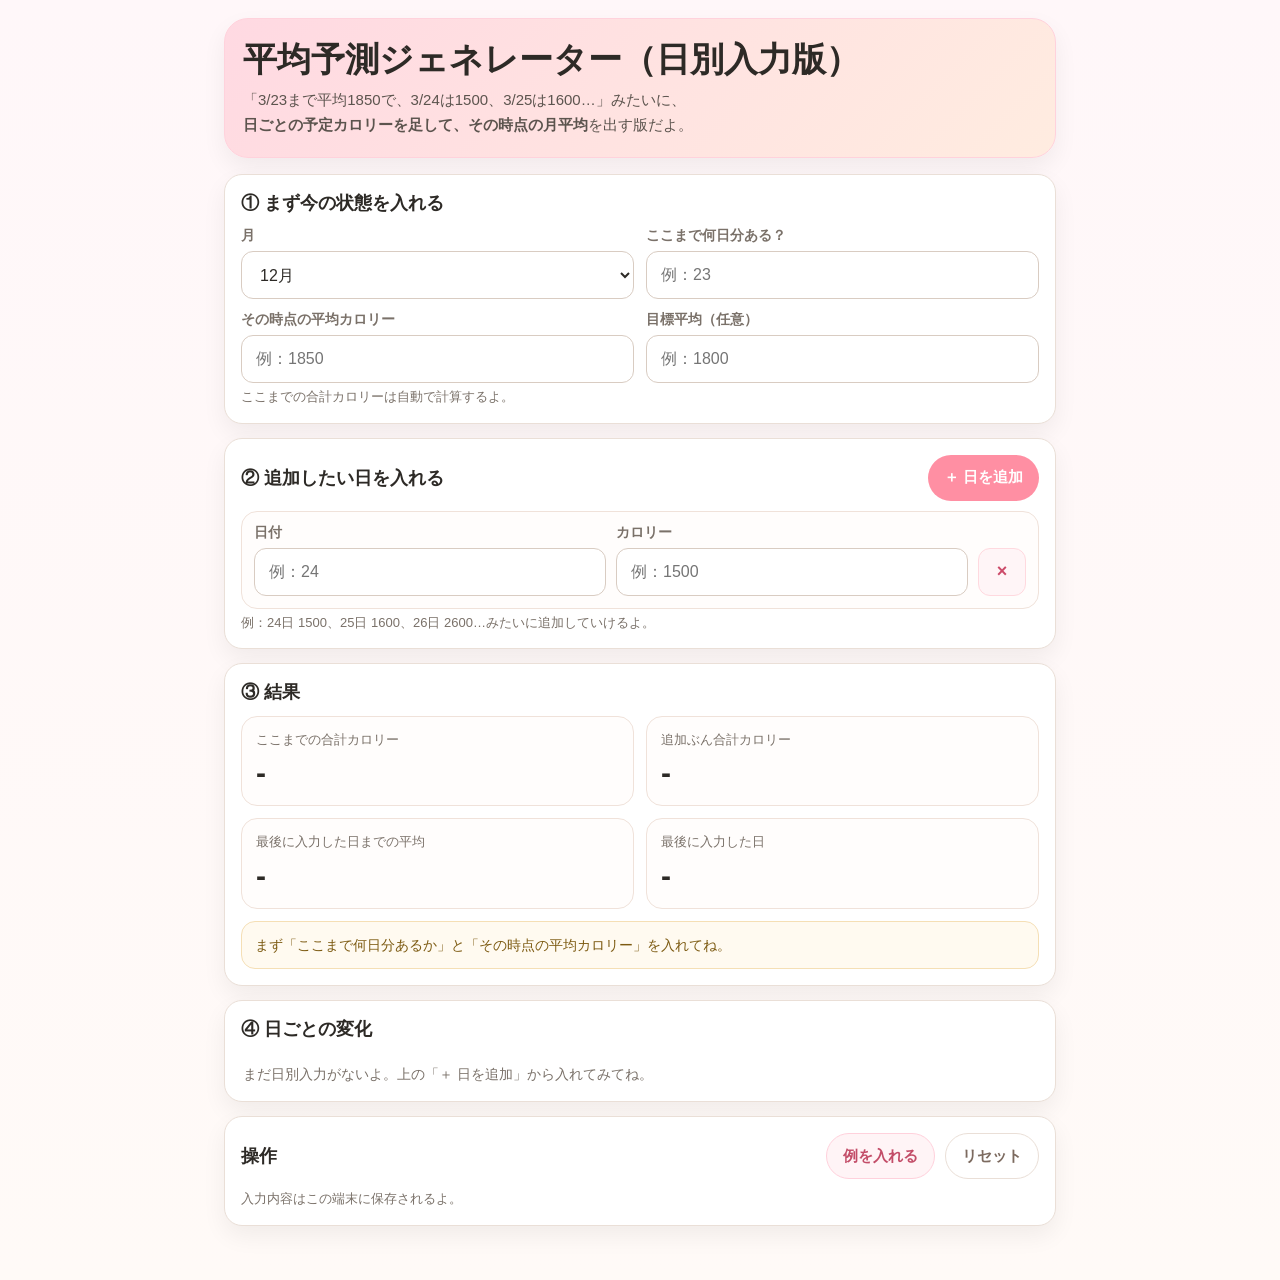
==== average-predict-generator-daily.html @ 31ac3ab9 "Add files via upload" ====
<!DOCTYPE html>
<html lang="ja">
<head>
  <meta charset="UTF-8" />
  <meta name="viewport" content="width=device-width, initial-scale=1.0, viewport-fit=cover" />
  <title>平均予測ジェネレーター（日別入力版）</title>
  <style>
    :root {
      --bg: #fffaf7;
      --card: #ffffff;
      --text: #2d2a26;
      --muted: #7a7169;
      --line: #eadfd7;
      --accent: #ff8fa3;
      --accent-strong: #ff6b8b;
      --good: #2d9d78;
      --warn: #d88400;
      --shadow: 0 10px 25px rgba(0, 0, 0, 0.06);
      --radius: 18px;
    }

    * { box-sizing: border-box; }
    body {
      margin: 0;
      font-family: -apple-system, BlinkMacSystemFont, "Segoe UI", Roboto, "Hiragino Sans", "Yu Gothic UI", "Yu Gothic", sans-serif;
      background: linear-gradient(180deg, #fff7f9 0%, var(--bg) 100%);
      color: var(--text);
      -webkit-text-size-adjust: 100%;
    }

    .wrap {
      max-width: 860px;
      margin: 0 auto;
      padding: 18px 14px 40px;
    }

    .hero {
      background: linear-gradient(135deg, #ffd9e2 0%, #ffece0 100%);
      border: 1px solid #ffd2dc;
      border-radius: 24px;
      padding: 20px 18px;
      box-shadow: var(--shadow);
      margin-bottom: 16px;
    }

    h1 {
      margin: 0 0 8px;
      font-size: clamp(24px, 5vw, 34px);
      line-height: 1.2;
    }

    .sub {
      margin: 0;
      color: #5c544e;
      line-height: 1.65;
      font-size: 15px;
    }

    .card {
      background: var(--card);
      border: 1px solid var(--line);
      border-radius: var(--radius);
      padding: 16px;
      box-shadow: var(--shadow);
      margin-bottom: 14px;
    }

    .section-title {
      margin: 0 0 12px;
      font-size: 18px;
      font-weight: 700;
    }

    .grid {
      display: grid;
      grid-template-columns: repeat(2, minmax(0, 1fr));
      gap: 12px;
    }

    .field {
      display: flex;
      flex-direction: column;
      gap: 6px;
    }

    .field label {
      font-size: 14px;
      color: var(--muted);
      font-weight: 600;
    }

    input, select {
      width: 100%;
      border: 1px solid #d9ccc2;
      border-radius: 12px;
      padding: 13px 14px;
      font-size: 16px;
      background: #fff;
      color: var(--text);
      outline: none;
      min-height: 48px;
    }

    input:focus, select:focus {
      border-color: var(--accent-strong);
      box-shadow: 0 0 0 4px rgba(255, 107, 139, 0.12);
    }

    .inline-note {
      margin-top: 4px;
      color: var(--muted);
      font-size: 13px;
      line-height: 1.5;
    }

    .row-head {
      display: flex;
      justify-content: space-between;
      align-items: center;
      gap: 12px;
      margin-bottom: 10px;
      flex-wrap: wrap;
    }

    .btn {
      appearance: none;
      border: none;
      border-radius: 999px;
      padding: 12px 16px;
      font-size: 15px;
      font-weight: 700;
      cursor: pointer;
      min-height: 46px;
    }

    .btn-main {
      background: var(--accent);
      color: #fff;
    }

    .btn-main:hover { background: var(--accent-strong); }

    .btn-sub {
      background: #fff4f6;
      color: #c34d68;
      border: 1px solid #ffd1dc;
    }

    .btn-ghost {
      background: #fff;
      color: #7c6a5f;
      border: 1px solid var(--line);
    }

    .scenario-list {
      display: grid;
      gap: 12px;
    }

    .scenario-item {
      border: 1px solid #f0e2da;
      background: #fffdfc;
      border-radius: 16px;
      padding: 12px;
    }

    .scenario-grid {
      display: grid;
      grid-template-columns: 1fr 1fr auto;
      gap: 10px;
      align-items: end;
    }

    .delete-btn {
      min-width: 48px;
      height: 48px;
      border-radius: 12px;
      border: 1px solid #ffd9df;
      background: #fff5f7;
      color: #cc4a69;
      font-size: 18px;
      font-weight: 700;
      cursor: pointer;
    }

    .stats {
      display: grid;
      grid-template-columns: repeat(2, minmax(0, 1fr));
      gap: 12px;
    }

    .stat {
      border: 1px solid #f0e2da;
      background: #fffdfc;
      border-radius: 16px;
      padding: 14px;
    }

    .stat .label {
      font-size: 13px;
      color: var(--muted);
      margin-bottom: 6px;
      line-height: 1.4;
    }

    .stat .value {
      font-size: clamp(21px, 4vw, 30px);
      font-weight: 800;
      line-height: 1.2;
      word-break: break-word;
    }

    .hint {
      margin-top: 12px;
      padding: 12px 13px;
      border-radius: 14px;
      background: #fffaf0;
      border: 1px solid #f5dfb5;
      color: #7d5b12;
      font-size: 14px;
      line-height: 1.6;
    }

    .good {
      background: #f2fbf7;
      border-color: #cfeee1;
      color: #1d7b5d;
    }

    table {
      width: 100%;
      border-collapse: collapse;
      overflow: hidden;
      border-radius: 14px;
      border: 1px solid #efe2da;
      background: #fff;
    }

    th, td {
      padding: 11px 10px;
      border-bottom: 1px solid #f3e9e3;
      text-align: left;
      font-size: 14px;
    }

    th {
      background: #fff8fa;
      color: #6a5b51;
      font-weight: 700;
    }

    tr:last-child td { border-bottom: none; }

    .empty {
      color: var(--muted);
      font-size: 14px;
      padding: 10px 2px 0;
      line-height: 1.6;
    }

    .mono { font-variant-numeric: tabular-nums; }

    @media (max-width: 700px) {
      .grid,
      .stats {
        grid-template-columns: 1fr;
      }

      .scenario-grid {
        grid-template-columns: 1fr;
      }

      .delete-btn {
        width: 100%;
      }

      th, td {
        font-size: 13px;
        padding: 10px 8px;
      }
    }
  </style>
</head>
<body>
  <div class="wrap">
    <section class="hero">
      <h1>平均予測ジェネレーター（日別入力版）</h1>
      <p class="sub">
        「3/23まで平均1850で、3/24は1500、3/25は1600…」みたいに、<br>
        <strong>日ごとの予定カロリーを足して、その時点の月平均</strong>を出す版だよ。
      </p>
    </section>

    <section class="card">
      <h2 class="section-title">① まず今の状態を入れる</h2>
      <div class="grid">
        <div class="field">
          <label for="month">月</label>
          <select id="month"></select>
        </div>
        <div class="field">
          <label for="daysElapsed">ここまで何日分ある？</label>
          <input id="daysElapsed" type="number" min="1" max="31" inputmode="numeric" placeholder="例：23" />
        </div>
        <div class="field">
          <label for="currentAverage">その時点の平均カロリー</label>
          <input id="currentAverage" type="number" min="0" step="1" inputmode="decimal" placeholder="例：1850" />
        </div>
        <div class="field">
          <label for="targetAverage">目標平均（任意）</label>
          <input id="targetAverage" type="number" min="0" step="1" inputmode="decimal" placeholder="例：1800" />
        </div>
      </div>
      <div class="inline-note">
        ここまでの合計カロリーは自動で計算するよ。
      </div>
    </section>

    <section class="card">
      <div class="row-head">
        <h2 class="section-title" style="margin:0;">② 追加したい日を入れる</h2>
        <button class="btn btn-main" id="addRowBtn" type="button">＋ 日を追加</button>
      </div>
      <div id="scenarioList" class="scenario-list"></div>
      <div class="inline-note">
        例：24日 1500、25日 1600、26日 2600…みたいに追加していけるよ。
      </div>
    </section>

    <section class="card">
      <h2 class="section-title">③ 結果</h2>
      <div class="stats">
        <div class="stat">
          <div class="label">ここまでの合計カロリー</div>
          <div class="value mono" id="baseTotal">-</div>
        </div>
        <div class="stat">
          <div class="label">追加ぶん合計カロリー</div>
          <div class="value mono" id="addedTotal">-</div>
        </div>
        <div class="stat">
          <div class="label">最後に入力した日までの平均</div>
          <div class="value mono" id="finalAverage">-</div>
        </div>
        <div class="stat">
          <div class="label">最後に入力した日</div>
          <div class="value mono" id="finalDay">-</div>
        </div>
      </div>
      <div class="hint" id="paceHint">
        今の状態を入れると、ここにメッセージが出るよ。
      </div>
    </section>

    <section class="card">
      <h2 class="section-title">④ 日ごとの変化</h2>
      <div id="tableWrap"></div>
    </section>

    <section class="card">
      <div class="row-head">
        <h2 class="section-title" style="margin:0;">操作</h2>
        <div style="display:flex; gap:10px; flex-wrap:wrap;">
          <button class="btn btn-sub" id="exampleBtn" type="button">例を入れる</button>
          <button class="btn btn-ghost" id="resetBtn" type="button">リセット</button>
        </div>
      </div>
      <div class="inline-note">
        入力内容はこの端末に保存されるよ。
      </div>
    </section>
  </div>

  <script>
    const STORAGE_KEY = 'daily-average-generator-v1';

    const monthEl = document.getElementById('month');
    const daysElapsedEl = document.getElementById('daysElapsed');
    const currentAverageEl = document.getElementById('currentAverage');
    const targetAverageEl = document.getElementById('targetAverage');
    const scenarioListEl = document.getElementById('scenarioList');

    const baseTotalEl = document.getElementById('baseTotal');
    const addedTotalEl = document.getElementById('addedTotal');
    const finalAverageEl = document.getElementById('finalAverage');
    const finalDayEl = document.getElementById('finalDay');
    const paceHintEl = document.getElementById('paceHint');
    const tableWrapEl = document.getElementById('tableWrap');

    const addRowBtn = document.getElementById('addRowBtn');
    const resetBtn = document.getElementById('resetBtn');
    const exampleBtn = document.getElementById('exampleBtn');

    function createMonthOptions() {
      for (let i = 1; i <= 12; i++) {
        const option = document.createElement('option');
        option.value = String(i);
        option.textContent = `${i}月`;
        monthEl.appendChild(option);
      }
      monthEl.value = String(new Date().getMonth() + 1);
    }

    function getMonthDays(month) {
      return new Date(2026, Number(month), 0).getDate();
    }

    function getState() {
      const rows = [...scenarioListEl.querySelectorAll('.scenario-item')].map(item => ({
        day: item.querySelector('.day-input').value,
        calories: item.querySelector('.cal-input').value,
      }));

      return {
        month: monthEl.value,
        daysElapsed: daysElapsedEl.value,
        currentAverage: currentAverageEl.value,
        targetAverage: targetAverageEl.value,
        rows,
      };
    }

    function saveState() {
      localStorage.setItem(STORAGE_KEY, JSON.stringify(getState()));
    }

    function loadState() {
      const raw = localStorage.getItem(STORAGE_KEY);
      if (!raw) return;
      try {
        const state = JSON.parse(raw);
        if (state.month) monthEl.value = state.month;
        if (state.daysElapsed) daysElapsedEl.value = state.daysElapsed;
        if (state.currentAverage) currentAverageEl.value = state.currentAverage;
        if (state.targetAverage) targetAverageEl.value = state.targetAverage;
        scenarioListEl.innerHTML = '';
        if (Array.isArray(state.rows) && state.rows.length) {
          state.rows.forEach(row => addRow(row.day, row.calories));
        }
      } catch (e) {
        console.error(e);
      }
    }

    function addRow(day = '', calories = '') {
      const item = document.createElement('div');
      item.className = 'scenario-item';
      item.innerHTML = `
        <div class="scenario-grid">
          <div class="field">
            <label>日付</label>
            <input class="day-input" type="number" min="1" max="31" inputmode="numeric" placeholder="例：24" value="${day}" />
          </div>
          <div class="field">
            <label>カロリー</label>
            <input class="cal-input" type="number" min="0" step="1" inputmode="decimal" placeholder="例：1500" value="${calories}" />
          </div>
          <button class="delete-btn" type="button" aria-label="削除">×</button>
        </div>
      `;

      item.querySelectorAll('input').forEach(input => {
        input.addEventListener('input', () => {
          saveState();
          render();
        });
      });

      item.querySelector('.delete-btn').addEventListener('click', () => {
        item.remove();
        saveState();
        render();
      });

      scenarioListEl.appendChild(item);
    }

    function formatNumber(value, digits = 0) {
      return Number(value).toLocaleString('ja-JP', {
        minimumFractionDigits: digits,
        maximumFractionDigits: digits,
      });
    }

    function render() {
      const month = Number(monthEl.value || 0);
      const daysElapsed = Number(daysElapsedEl.value || 0);
      const currentAverage = Number(currentAverageEl.value || 0);
      const targetAverage = Number(targetAverageEl.value || 0);
      const monthDays = getMonthDays(month || 1);

      const baseTotal = daysElapsed > 0 ? currentAverage * daysElapsed : 0;
      const rows = [...scenarioListEl.querySelectorAll('.scenario-item')].map(item => ({
        day: Number(item.querySelector('.day-input').value || 0),
        calories: Number(item.querySelector('.cal-input').value || 0),
      })).filter(row => row.day > 0 && row.calories >= 0)
        .sort((a, b) => a.day - b.day);

      const duplicateDays = new Set();
      const seenDays = new Set();
      rows.forEach(row => {
        if (seenDays.has(row.day)) duplicateDays.add(row.day);
        seenDays.add(row.day);
      });

      const invalidBefore = rows.some(row => row.day <= daysElapsed);
      const invalidAfter = rows.some(row => row.day > monthDays);

      let runningTotal = baseTotal;
      let addedTotal = 0;
      const tableRows = [];

      rows.forEach(row => {
        runningTotal += row.calories;
        addedTotal += row.calories;
        const average = runningTotal / row.day;
        tableRows.push({
          day: row.day,
          calories: row.calories,
          total: runningTotal,
          average,
        });
      });

      baseTotalEl.textContent = baseTotal > 0 ? `${formatNumber(baseTotal)} kcal` : '-';
      addedTotalEl.textContent = rows.length ? `${formatNumber(addedTotal)} kcal` : '-';

      const lastRow = tableRows[tableRows.length - 1];
      finalAverageEl.textContent = lastRow ? `${formatNumber(lastRow.average, 1)} kcal` : '-';
      finalDayEl.textContent = lastRow ? `${month}/${lastRow.day}` : '-';

      let hint = '';
      let hintClass = 'hint';

      if (!daysElapsed || !currentAverage) {
        hint = 'まず「ここまで何日分あるか」と「その時点の平均カロリー」を入れてね。';
      } else if (duplicateDays.size) {
        hint = `同じ日付が重複してるよ：${[...duplicateDays].join('日, ')}日`;
      } else if (invalidBefore) {
        hint = `追加する日付は ${daysElapsed + 1}日以降にしてね。`; 
      } else if (invalidAfter) {
        hint = `${month}月は ${monthDays}日までだよ。`; 
      } else if (!rows.length) {
        hint = `いまの合計は ${formatNumber(baseTotal)} kcal。追加したい日を入れると、その日までの平均が出るよ。`;
        hintClass = 'hint good';
      } else {
        hintClass = 'hint good';
        hint = `${month}/${lastRow.day} 時点の平均は ${formatNumber(lastRow.average, 1)} kcal だよ。`;
        if (targetAverage > 0) {
          const diff = lastRow.average - targetAverage;
          if (diff > 0) {
            hint += ` 目標より ${formatNumber(diff, 1)} kcal 高め。`;
          } else if (diff < 0) {
            hint += ` 目標より ${formatNumber(Math.abs(diff), 1)} kcal 低め。`;
          } else {
            hint += ' 目標ぴったり！';
          }
        }
      }

      paceHintEl.className = hintClass;
      paceHintEl.textContent = hint;

      if (!tableRows.length) {
        tableWrapEl.innerHTML = '<div class="empty">まだ日別入力がないよ。上の「＋ 日を追加」から入れてみてね。</div>';
      } else {
        const rowsHtml = tableRows.map(row => `
          <tr>
            <td>${month}/${row.day}</td>
            <td class="mono">${formatNumber(row.calories)} kcal</td>
            <td class="mono">${formatNumber(row.total)} kcal</td>
            <td class="mono">${formatNumber(row.average, 1)} kcal</td>
          </tr>
        `).join('');

        tableWrapEl.innerHTML = `
          <table>
            <thead>
              <tr>
                <th>日付</th>
                <th>その日の摂取</th>
                <th>ここまでの合計</th>
                <th>その時点の平均</th>
              </tr>
            </thead>
            <tbody>${rowsHtml}</tbody>
          </table>
        `;
      }
    }

    function resetAll() {
      monthEl.value = String(new Date().getMonth() + 1);
      daysElapsedEl.value = '';
      currentAverageEl.value = '';
      targetAverageEl.value = '';
      scenarioListEl.innerHTML = '';
      localStorage.removeItem(STORAGE_KEY);
      render();
    }

    function fillExample() {
      monthEl.value = '3';
      daysElapsedEl.value = '23';
      currentAverageEl.value = '1850';
      targetAverageEl.value = '1800';
      scenarioListEl.innerHTML = '';
      addRow('24', '1500');
      addRow('25', '1600');
      addRow('26', '2600');
      addRow('27', '2700');
      saveState();
      render();
    }

    [monthEl, daysElapsedEl, currentAverageEl, targetAverageEl].forEach(el => {
      el.addEventListener('input', () => {
        saveState();
        render();
      });
      el.addEventListener('change', () => {
        saveState();
        render();
      });
    });

    addRowBtn.addEventListener('click', () => {
      addRow();
      saveState();
      render();
    });

    resetBtn.addEventListener('click', resetAll);
    exampleBtn.addEventListener('click', fillExample);

    createMonthOptions();
    loadState();
    if (!scenarioListEl.children.length) addRow();
    render();
  </script>
</body>
</html>
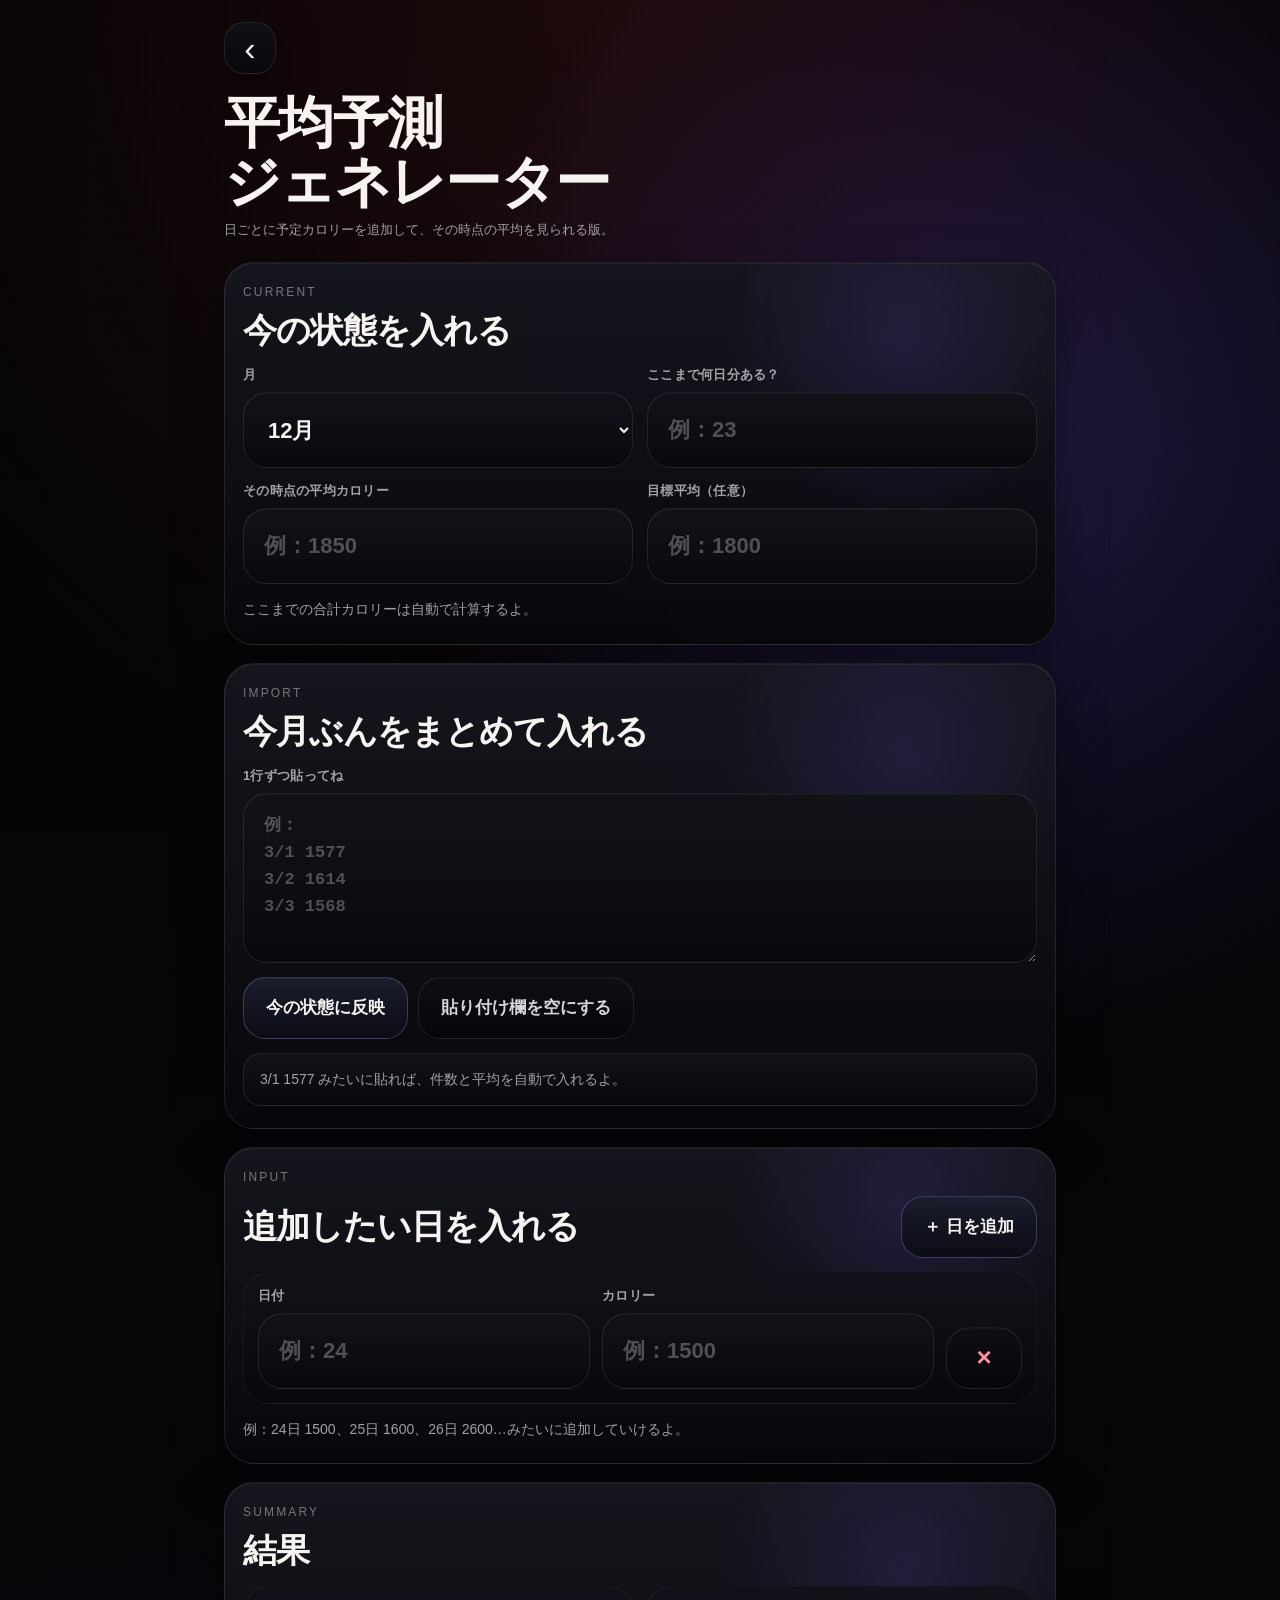
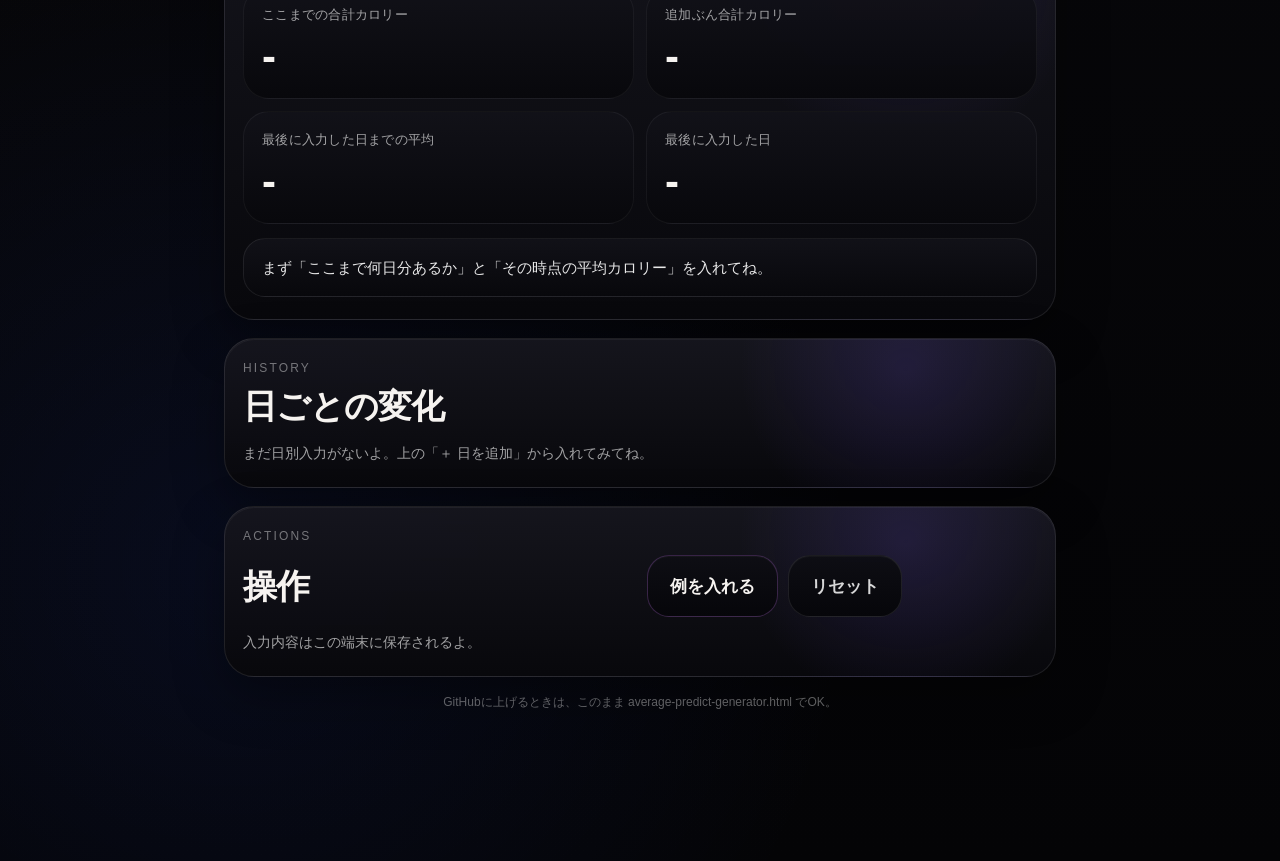
==== commit 762d9503: "Add files via upload" ====
--- a/average-predict-generator-daily.html
+++ b/average-predict-generator-daily.html
@@ -3,114 +3,223 @@
 <head>
   <meta charset="UTF-8" />
   <meta name="viewport" content="width=device-width, initial-scale=1.0, viewport-fit=cover" />
-  <title>平均予測ジェネレーター（日別入力版）</title>
+  <title>平均予測ジェネレーター</title>
   <style>
     :root {
-      --bg: #fffaf7;
-      --card: #ffffff;
-      --text: #2d2a26;
-      --muted: #7a7169;
-      --line: #eadfd7;
-      --accent: #ff8fa3;
-      --accent-strong: #ff6b8b;
-      --good: #2d9d78;
-      --warn: #d88400;
-      --shadow: 0 10px 25px rgba(0, 0, 0, 0.06);
-      --radius: 18px;
+      --bg: #050507;
+      --bg-2: #0a0a10;
+      --card: rgba(16, 16, 22, 0.9);
+      --card-2: rgba(20, 20, 28, 0.92);
+      --line: rgba(255, 255, 255, 0.09);
+      --line-soft: rgba(255, 255, 255, 0.05);
+      --text: #f6f3f0;
+      --muted: rgba(255, 255, 255, 0.62);
+      --muted-2: rgba(255, 255, 255, 0.42);
+      --accent: #8ea6ff;
+      --accent-2: #cf7cff;
+      --danger: #ff8ea6;
+      --good: #9ee6a8;
+      --shadow: 0 18px 50px rgba(0, 0, 0, 0.35);
+      --radius-xl: 30px;
+      --radius-lg: 24px;
+      --radius-md: 18px;
+      --safe-bottom: max(28px, env(safe-area-inset-bottom));
     }
 
     * { box-sizing: border-box; }
+
+    html {
+      background: var(--bg);
+    }
+
     body {
       margin: 0;
+      min-height: 100vh;
+      color: var(--text);
       font-family: -apple-system, BlinkMacSystemFont, "Segoe UI", Roboto, "Hiragino Sans", "Yu Gothic UI", "Yu Gothic", sans-serif;
-      background: linear-gradient(180deg, #fff7f9 0%, var(--bg) 100%);
+      -webkit-text-size-adjust: 100%;
+      background:
+        radial-gradient(circle at 78% 18%, rgba(95, 86, 255, 0.22), transparent 26%),
+        radial-gradient(circle at 50% 0%, rgba(255, 74, 74, 0.11), transparent 34%),
+        radial-gradient(circle at 18% 88%, rgba(45, 88, 255, 0.09), transparent 26%),
+        linear-gradient(180deg, #020204 0%, #07070a 52%, #040406 100%);
+    }
+
+    .wrap {
+      width: min(100%, 860px);
+      margin: 0 auto;
+      padding: calc(22px + env(safe-area-inset-top)) 14px calc(120px + var(--safe-bottom));
+    }
+
+    .topbar {
+      display: flex;
+      align-items: center;
+      gap: 12px;
+      margin-bottom: 20px;
+    }
+
+    .back-chip {
+      width: 52px;
+      height: 52px;
+      border-radius: 20px;
+      border: 1px solid var(--line);
+      background: linear-gradient(180deg, rgba(16, 16, 24, 0.95), rgba(8, 8, 12, 0.98));
+      display: grid;
+      place-items: center;
+      font-size: 34px;
+      line-height: 1;
       color: var(--text);
-      -webkit-text-size-adjust: 100%;
-    }
-
-    .wrap {
-      max-width: 860px;
-      margin: 0 auto;
-      padding: 18px 14px 40px;
-    }
-
-    .hero {
-      background: linear-gradient(135deg, #ffd9e2 0%, #ffece0 100%);
-      border: 1px solid #ffd2dc;
-      border-radius: 24px;
-      padding: 20px 18px;
       box-shadow: var(--shadow);
-      margin-bottom: 16px;
-    }
-
-    h1 {
-      margin: 0 0 8px;
+      user-select: none;
+    }
+
+    .page-title {
+      margin: 0;
+      font-weight: 800;
+      font-size: clamp(30px, 6vw, 56px);
+      letter-spacing: -0.03em;
+      line-height: 1.05;
+    }
+
+    .page-sub {
+      margin: 8px 0 0;
+      font-size: 13px;
+      line-height: 1.6;
+      color: var(--muted);
+    }
+
+    .section-label {
+      margin: 0 0 12px;
+      color: var(--muted-2);
+      font-size: 12px;
+      letter-spacing: 0.18em;
+      text-transform: uppercase;
+    }
+
+    .card {
+      position: relative;
+      background:
+        radial-gradient(circle at 82% 20%, rgba(124, 89, 255, 0.14), transparent 24%),
+        linear-gradient(180deg, rgba(22, 22, 30, 0.95), rgba(8, 8, 12, 0.97));
+      border: 1px solid var(--line);
+      border-radius: var(--radius-xl);
+      box-shadow: var(--shadow);
+      padding: 22px 18px;
+      margin-bottom: 18px;
+      overflow: hidden;
+    }
+
+    .card::before {
+      content: "";
+      position: absolute;
+      inset: 0;
+      border-radius: inherit;
+      pointer-events: none;
+      box-shadow: inset 0 1px 0 rgba(255, 255, 255, 0.05);
+    }
+
+    .section-title {
+      margin: 0 0 16px;
       font-size: clamp(24px, 5vw, 34px);
-      line-height: 1.2;
-    }
-
-    .sub {
-      margin: 0;
-      color: #5c544e;
-      line-height: 1.65;
-      font-size: 15px;
-    }
-
-    .card {
-      background: var(--card);
-      border: 1px solid var(--line);
-      border-radius: var(--radius);
-      padding: 16px;
-      box-shadow: var(--shadow);
-      margin-bottom: 14px;
-    }
-
-    .section-title {
-      margin: 0 0 12px;
-      font-size: 18px;
-      font-weight: 700;
+      letter-spacing: -0.03em;
+      line-height: 1.15;
+      font-weight: 800;
     }
 
     .grid {
       display: grid;
       grid-template-columns: repeat(2, minmax(0, 1fr));
-      gap: 12px;
+      gap: 14px;
     }
 
     .field {
       display: flex;
       flex-direction: column;
-      gap: 6px;
+      gap: 8px;
+      min-width: 0;
     }
 
     .field label {
+      font-size: 13px;
+      color: var(--muted);
+      font-weight: 700;
+      letter-spacing: 0.02em;
+    }
+
+    input,
+    select,
+    textarea {
+      width: 100%;
+      min-height: 76px;
+      border-radius: 24px;
+      border: 1px solid var(--line);
+      background: linear-gradient(180deg, rgba(18, 18, 25, 0.98), rgba(9, 9, 13, 1));
+      color: var(--text);
+      font-size: clamp(18px, 4vw, 22px);
+      font-weight: 700;
+      padding: 18px 20px;
+      outline: none;
+      box-shadow: inset 0 1px 0 rgba(255, 255, 255, 0.03);
+    }
+
+    input::placeholder,
+    textarea::placeholder {
+      color: rgba(255, 255, 255, 0.28);
+      font-weight: 600;
+    }
+
+    input:focus,
+    select:focus,
+    textarea:focus {
+      border-color: rgba(142, 166, 255, 0.7);
+      box-shadow:
+        inset 0 1px 0 rgba(255, 255, 255, 0.03),
+        0 0 0 4px rgba(142, 166, 255, 0.16);
+    }
+
+
+    textarea {
+      min-height: 170px;
+      resize: vertical;
+      line-height: 1.6;
+      font-size: 17px;
+      font-weight: 700;
+    }
+
+    .two-actions {
+      display: flex;
+      gap: 10px;
+      flex-wrap: wrap;
+      margin-top: 14px;
+    }
+
+    .status-note {
+      margin-top: 14px;
+      border-radius: 18px;
+      padding: 14px 16px;
+      border: 1px solid var(--line);
+      background: linear-gradient(180deg, rgba(18, 18, 25, 0.96), rgba(8, 8, 12, 0.98));
+      color: var(--muted);
       font-size: 14px;
+      line-height: 1.65;
+    }
+
+    .status-note.good {
+      color: var(--good);
+      border-color: rgba(158, 230, 168, 0.26);
+    }
+
+    .status-note.bad {
+      color: var(--danger);
+      border-color: rgba(255, 142, 166, 0.24);
+    }
+
+    .inline-note,
+    .empty {
+      margin-top: 14px;
       color: var(--muted);
-      font-weight: 600;
-    }
-
-    input, select {
-      width: 100%;
-      border: 1px solid #d9ccc2;
-      border-radius: 12px;
-      padding: 13px 14px;
-      font-size: 16px;
-      background: #fff;
-      color: var(--text);
-      outline: none;
-      min-height: 48px;
-    }
-
-    input:focus, select:focus {
-      border-color: var(--accent-strong);
-      box-shadow: 0 0 0 4px rgba(255, 107, 139, 0.12);
-    }
-
-    .inline-note {
-      margin-top: 4px;
-      color: var(--muted);
-      font-size: 13px;
-      line-height: 1.5;
+      font-size: 14px;
+      line-height: 1.65;
     }
 
     .row-head {
@@ -118,38 +227,36 @@
       justify-content: space-between;
       align-items: center;
       gap: 12px;
-      margin-bottom: 10px;
       flex-wrap: wrap;
-    }
-
-    .btn {
+      margin-bottom: 14px;
+    }
+
+    .btn,
+    .delete-btn {
       appearance: none;
-      border: none;
-      border-radius: 999px;
-      padding: 12px 16px;
-      font-size: 15px;
-      font-weight: 700;
+      border: 1px solid var(--line);
+      background: linear-gradient(180deg, rgba(14, 14, 20, 0.98), rgba(6, 6, 10, 1));
+      color: var(--text);
+      border-radius: 22px;
+      min-height: 62px;
+      padding: 0 22px;
+      font-size: 17px;
+      font-weight: 800;
       cursor: pointer;
-      min-height: 46px;
+      box-shadow: inset 0 1px 0 rgba(255, 255, 255, 0.03);
     }
 
     .btn-main {
-      background: var(--accent);
-      color: #fff;
-    }
-
-    .btn-main:hover { background: var(--accent-strong); }
+      background: linear-gradient(180deg, rgba(28, 29, 46, 0.98), rgba(11, 12, 20, 1));
+      border-color: rgba(142, 166, 255, 0.28);
+    }
 
     .btn-sub {
-      background: #fff4f6;
-      color: #c34d68;
-      border: 1px solid #ffd1dc;
+      border-color: rgba(207, 124, 255, 0.24);
     }
 
     .btn-ghost {
-      background: #fff;
-      color: #7c6a5f;
-      border: 1px solid var(--line);
+      color: rgba(255, 255, 255, 0.84);
     }
 
     .scenario-list {
@@ -158,29 +265,25 @@
     }
 
     .scenario-item {
-      border: 1px solid #f0e2da;
-      background: #fffdfc;
-      border-radius: 16px;
-      padding: 12px;
+      padding: 14px;
+      border-radius: 26px;
+      border: 1px solid var(--line-soft);
+      background: linear-gradient(180deg, rgba(18, 18, 25, 0.96), rgba(8, 8, 12, 0.98));
     }
 
     .scenario-grid {
       display: grid;
-      grid-template-columns: 1fr 1fr auto;
-      gap: 10px;
+      grid-template-columns: minmax(0, 1fr) minmax(0, 1fr) 76px;
+      gap: 12px;
       align-items: end;
     }
 
     .delete-btn {
-      min-width: 48px;
-      height: 48px;
-      border-radius: 12px;
-      border: 1px solid #ffd9df;
-      background: #fff5f7;
-      color: #cc4a69;
-      font-size: 18px;
-      font-weight: 700;
-      cursor: pointer;
+      padding: 0;
+      width: 76px;
+      color: var(--danger);
+      font-size: 26px;
+      border-radius: 24px;
     }
 
     .stats {
@@ -190,109 +293,153 @@
     }
 
     .stat {
-      border: 1px solid #f0e2da;
-      background: #fffdfc;
-      border-radius: 16px;
-      padding: 14px;
+      padding: 18px;
+      border-radius: 26px;
+      border: 1px solid var(--line-soft);
+      background: linear-gradient(180deg, rgba(18, 18, 25, 0.96), rgba(8, 8, 12, 0.98));
+      min-width: 0;
     }
 
     .stat .label {
+      color: var(--muted);
       font-size: 13px;
-      color: var(--muted);
-      margin-bottom: 6px;
-      line-height: 1.4;
+      line-height: 1.5;
+      margin-bottom: 10px;
+      letter-spacing: 0.02em;
     }
 
     .stat .value {
-      font-size: clamp(21px, 4vw, 30px);
-      font-weight: 800;
-      line-height: 1.2;
+      font-size: clamp(28px, 6vw, 42px);
+      line-height: 1.08;
+      font-weight: 850;
+      letter-spacing: -0.03em;
       word-break: break-word;
     }
 
     .hint {
-      margin-top: 12px;
-      padding: 12px 13px;
-      border-radius: 14px;
-      background: #fffaf0;
-      border: 1px solid #f5dfb5;
-      color: #7d5b12;
-      font-size: 14px;
-      line-height: 1.6;
-    }
-
-    .good {
-      background: #f2fbf7;
-      border-color: #cfeee1;
-      color: #1d7b5d;
+      margin-top: 14px;
+      padding: 16px 18px;
+      border-radius: 22px;
+      border: 1px solid rgba(255, 255, 255, 0.08);
+      background: linear-gradient(180deg, rgba(18, 18, 25, 0.94), rgba(8, 8, 12, 0.98));
+      font-size: 15px;
+      line-height: 1.7;
+      color: rgba(255, 255, 255, 0.9);
+    }
+
+    .hint.good {
+      border-color: rgba(158, 230, 168, 0.18);
+      color: var(--good);
+    }
+
+    .table-wrap {
+      overflow-x: auto;
+      border-radius: 24px;
+      border: 1px solid var(--line-soft);
+      background: linear-gradient(180deg, rgba(18, 18, 25, 0.96), rgba(8, 8, 12, 0.98));
     }
 
     table {
       width: 100%;
       border-collapse: collapse;
-      overflow: hidden;
-      border-radius: 14px;
-      border: 1px solid #efe2da;
-      background: #fff;
-    }
-
-    th, td {
-      padding: 11px 10px;
-      border-bottom: 1px solid #f3e9e3;
+      min-width: 540px;
+    }
+
+    th,
+    td {
+      padding: 14px 16px;
+      border-bottom: 1px solid rgba(255, 255, 255, 0.06);
       text-align: left;
       font-size: 14px;
+      line-height: 1.5;
     }
 
     th {
-      background: #fff8fa;
-      color: #6a5b51;
-      font-weight: 700;
-    }
-
-    tr:last-child td { border-bottom: none; }
-
-    .empty {
       color: var(--muted);
-      font-size: 14px;
-      padding: 10px 2px 0;
+      font-size: 12px;
+      letter-spacing: 0.12em;
+      text-transform: uppercase;
+      font-weight: 800;
+      background: rgba(255, 255, 255, 0.02);
+    }
+
+    tr:last-child td {
+      border-bottom: none;
+    }
+
+    .mono {
+      font-variant-numeric: tabular-nums;
+      font-feature-settings: "tnum";
+    }
+
+    .footer-note {
+      margin-top: -2px;
+      color: var(--muted-2);
+      font-size: 12px;
       line-height: 1.6;
-    }
-
-    .mono { font-variant-numeric: tabular-nums; }
+      text-align: center;
+    }
 
     @media (max-width: 700px) {
+      .wrap {
+        padding-left: 12px;
+        padding-right: 12px;
+      }
+
       .grid,
-      .stats {
-        grid-template-columns: 1fr;
-      }
-
+      .stats,
       .scenario-grid {
         grid-template-columns: 1fr;
       }
 
-      .delete-btn {
+      .delete-btn,
+      .btn {
         width: 100%;
       }
 
-      th, td {
-        font-size: 13px;
-        padding: 10px 8px;
+      .topbar {
+        margin-bottom: 14px;
+      }
+
+      .card {
+        padding: 18px 16px;
+        border-radius: 28px;
+      }
+
+      .section-title {
+        font-size: 22px;
+      }
+
+      input,
+      select,
+      textarea {
+        min-height: 70px;
+        border-radius: 22px;
+      }
+
+      .scenario-item,
+      .stat,
+      .hint,
+      .table-wrap {
+        border-radius: 22px;
       }
     }
   </style>
 </head>
 <body>
   <div class="wrap">
-    <section class="hero">
-      <h1>平均予測ジェネレーター（日別入力版）</h1>
-      <p class="sub">
-        「3/23まで平均1850で、3/24は1500、3/25は1600…」みたいに、<br>
-        <strong>日ごとの予定カロリーを足して、その時点の月平均</strong>を出す版だよ。
-      </p>
-    </section>
+    <div class="topbar" aria-hidden="true">
+      <div class="back-chip">‹</div>
+    </div>
+
+    <header style="margin-bottom: 22px;">
+      <h1 class="page-title">平均予測<br>ジェネレーター</h1>
+      <p class="page-sub">日ごとに予定カロリーを追加して、その時点の平均を見られる版。</p>
+    </header>
 
     <section class="card">
-      <h2 class="section-title">① まず今の状態を入れる</h2>
+      <p class="section-label">Current</p>
+      <h2 class="section-title">今の状態を入れる</h2>
       <div class="grid">
         <div class="field">
           <label for="month">月</label>
@@ -311,24 +458,39 @@
           <input id="targetAverage" type="number" min="0" step="1" inputmode="decimal" placeholder="例：1800" />
         </div>
       </div>
-      <div class="inline-note">
-        ここまでの合計カロリーは自動で計算するよ。
+      <div class="inline-note">ここまでの合計カロリーは自動で計算するよ。</div>
+    </section>
+
+    <section class="card">
+      <p class="section-label">Import</p>
+      <h2 class="section-title">今月ぶんをまとめて入れる</h2>
+      <div class="field">
+        <label for="bulkInput">1行ずつ貼ってね</label>
+        <textarea id="bulkInput" placeholder="例：
+3/1 1577
+3/2 1614
+3/3 1568"></textarea>
       </div>
+      <div class="two-actions">
+        <button class="btn btn-main" id="importBaseBtn" type="button">今の状態に反映</button>
+        <button class="btn btn-ghost" id="clearBulkBtn" type="button">貼り付け欄を空にする</button>
+      </div>
+      <div id="bulkStatus" class="status-note">3/1 1577 みたいに貼れば、件数と平均を自動で入れるよ。</div>
     </section>
 
     <section class="card">
+      <p class="section-label">Input</p>
       <div class="row-head">
-        <h2 class="section-title" style="margin:0;">② 追加したい日を入れる</h2>
+        <h2 class="section-title" style="margin:0;">追加したい日を入れる</h2>
         <button class="btn btn-main" id="addRowBtn" type="button">＋ 日を追加</button>
       </div>
       <div id="scenarioList" class="scenario-list"></div>
-      <div class="inline-note">
-        例：24日 1500、25日 1600、26日 2600…みたいに追加していけるよ。
-      </div>
+      <div class="inline-note">例：24日 1500、25日 1600、26日 2600…みたいに追加していけるよ。</div>
     </section>
 
     <section class="card">
-      <h2 class="section-title">③ 結果</h2>
+      <p class="section-label">Summary</p>
+      <h2 class="section-title">結果</h2>
       <div class="stats">
         <div class="stat">
           <div class="label">ここまでの合計カロリー</div>
@@ -347,38 +509,39 @@
           <div class="value mono" id="finalDay">-</div>
         </div>
       </div>
-      <div class="hint" id="paceHint">
-        今の状態を入れると、ここにメッセージが出るよ。
-      </div>
+      <div class="hint" id="paceHint">今の状態を入れると、ここにメッセージが出るよ。</div>
     </section>
 
     <section class="card">
-      <h2 class="section-title">④ 日ごとの変化</h2>
+      <p class="section-label">History</p>
+      <h2 class="section-title">日ごとの変化</h2>
       <div id="tableWrap"></div>
     </section>
 
     <section class="card">
+      <p class="section-label">Actions</p>
       <div class="row-head">
         <h2 class="section-title" style="margin:0;">操作</h2>
-        <div style="display:flex; gap:10px; flex-wrap:wrap;">
+        <div style="display:flex; gap:10px; flex-wrap:wrap; width:100%; max-width: 390px;">
           <button class="btn btn-sub" id="exampleBtn" type="button">例を入れる</button>
           <button class="btn btn-ghost" id="resetBtn" type="button">リセット</button>
         </div>
       </div>
-      <div class="inline-note">
-        入力内容はこの端末に保存されるよ。
-      </div>
+      <div class="inline-note">入力内容はこの端末に保存されるよ。</div>
     </section>
+
+    <div class="footer-note">GitHubに上げるときは、このまま <span class="mono">average-predict-generator.html</span> でOK。</div>
   </div>
 
   <script>
-    const STORAGE_KEY = 'daily-average-generator-v1';
+    const STORAGE_KEY = 'daily-average-generator-v3';
 
     const monthEl = document.getElementById('month');
     const daysElapsedEl = document.getElementById('daysElapsed');
     const currentAverageEl = document.getElementById('currentAverage');
     const targetAverageEl = document.getElementById('targetAverage');
     const scenarioListEl = document.getElementById('scenarioList');
+    const bulkInputEl = document.getElementById('bulkInput');
 
     const baseTotalEl = document.getElementById('baseTotal');
     const addedTotalEl = document.getElementById('addedTotal');
@@ -390,6 +553,9 @@
     const addRowBtn = document.getElementById('addRowBtn');
     const resetBtn = document.getElementById('resetBtn');
     const exampleBtn = document.getElementById('exampleBtn');
+    const importBaseBtn = document.getElementById('importBaseBtn');
+    const clearBulkBtn = document.getElementById('clearBulkBtn');
+    const bulkStatusEl = document.getElementById('bulkStatus');
 
     function createMonthOptions() {
       for (let i = 1; i <= 12; i++) {
@@ -416,6 +582,7 @@
         daysElapsed: daysElapsedEl.value,
         currentAverage: currentAverageEl.value,
         targetAverage: targetAverageEl.value,
+        bulkInput: bulkInputEl.value,
         rows,
       };
     }
@@ -433,6 +600,7 @@
         if (state.daysElapsed) daysElapsedEl.value = state.daysElapsed;
         if (state.currentAverage) currentAverageEl.value = state.currentAverage;
         if (state.targetAverage) targetAverageEl.value = state.targetAverage;
+        if (state.bulkInput) bulkInputEl.value = state.bulkInput;
         scenarioListEl.innerHTML = '';
         if (Array.isArray(state.rows) && state.rows.length) {
           state.rows.forEach(row => addRow(row.day, row.calories));
@@ -482,6 +650,86 @@
       });
     }
 
+    function parseBulkText(text) {
+      const lines = text.split(/\r?\n/).map(line => line.trim()).filter(Boolean);
+      const rows = [];
+      const errors = [];
+      const months = [];
+
+      lines.forEach((line, index) => {
+        const match = line.match(/^(?:(\d{1,2})\s*\/\s*)?(\d{1,2})[\s\t　,、:：-]+(\d+(?:\.\d+)?)$/);
+        if (!match) {
+          errors.push(`${index + 1}行目`);
+          return;
+        }
+        const [, month, day, calories] = match;
+        if (month) months.push(Number(month));
+        rows.push({
+          day: Number(day),
+          calories: Number(calories),
+        });
+      });
+
+      return { rows, errors, months };
+    }
+
+    function importBulkAsBase() {
+      const raw = bulkInputEl.value.trim();
+      if (!raw) {
+        bulkStatusEl.className = 'status-note bad';
+        bulkStatusEl.textContent = 'まずはカロリー記録を貼ってね。';
+        return;
+      }
+
+      const { rows, errors, months } = parseBulkText(raw);
+      if (errors.length) {
+        bulkStatusEl.className = 'status-note bad';
+        bulkStatusEl.textContent = `${errors.join('、')} の書き方が読めなかったよ。例：3/1 1577`;
+        return;
+      }
+      if (!rows.length) {
+        bulkStatusEl.className = 'status-note bad';
+        bulkStatusEl.textContent = '読み込めるデータが見つからなかったよ。';
+        return;
+      }
+
+      rows.sort((a, b) => a.day - b.day);
+      const daySet = new Set();
+      for (const row of rows) {
+        if (daySet.has(row.day)) {
+          bulkStatusEl.className = 'status-note bad';
+          bulkStatusEl.textContent = `${row.day}日が重複してるよ。`;
+          return;
+        }
+        daySet.add(row.day);
+      }
+
+      const uniqueMonths = [...new Set(months)].filter(Boolean);
+      if (uniqueMonths.length === 1) {
+        monthEl.value = String(uniqueMonths[0]);
+      }
+
+      const maxDay = rows[rows.length - 1].day;
+      const isContiguous = rows.every((row, index) => row.day === index + 1);
+      const daysElapsed = isContiguous ? maxDay : rows.length;
+      const total = rows.reduce((sum, row) => sum + row.calories, 0);
+      const average = total / daysElapsed;
+
+      daysElapsedEl.value = String(daysElapsed);
+      currentAverageEl.value = (Math.round(average * 10) / 10).toFixed(1);
+      scenarioListEl.innerHTML = '';
+      addRow();
+
+      bulkStatusEl.className = 'status-note good';
+      bulkStatusEl.textContent = `${rows.length}件読み込んだよ。${monthEl.value}/${maxDay} 時点の平均は ${(Math.round(average * 10) / 10).toFixed(1)}kcal。`;
+      if (!isContiguous) {
+        bulkStatusEl.textContent += ' 日付が飛んでいたから、件数ベースで平均を出してるよ。';
+      }
+
+      saveState();
+      render();
+    }
+
     function render() {
       const month = Number(monthEl.value || 0);
       const daysElapsed = Number(daysElapsedEl.value || 0);
@@ -522,11 +770,11 @@
         });
       });
 
-      baseTotalEl.textContent = baseTotal > 0 ? `${formatNumber(baseTotal)} kcal` : '-';
-      addedTotalEl.textContent = rows.length ? `${formatNumber(addedTotal)} kcal` : '-';
+      baseTotalEl.textContent = baseTotal > 0 ? `${formatNumber(baseTotal)}kcal` : '-';
+      addedTotalEl.textContent = rows.length ? `${formatNumber(addedTotal)}kcal` : '-';
 
       const lastRow = tableRows[tableRows.length - 1];
-      finalAverageEl.textContent = lastRow ? `${formatNumber(lastRow.average, 1)} kcal` : '-';
+      finalAverageEl.textContent = lastRow ? `${formatNumber(lastRow.average, 1)}kcal` : '-';
       finalDayEl.textContent = lastRow ? `${month}/${lastRow.day}` : '-';
 
       let hint = '';
@@ -537,21 +785,21 @@
       } else if (duplicateDays.size) {
         hint = `同じ日付が重複してるよ：${[...duplicateDays].join('日, ')}日`;
       } else if (invalidBefore) {
-        hint = `追加する日付は ${daysElapsed + 1}日以降にしてね。`; 
+        hint = `追加する日付は ${daysElapsed + 1}日以降にしてね。`;
       } else if (invalidAfter) {
-        hint = `${month}月は ${monthDays}日までだよ。`; 
+        hint = `${month}月は ${monthDays}日までだよ。`;
       } else if (!rows.length) {
-        hint = `いまの合計は ${formatNumber(baseTotal)} kcal。追加したい日を入れると、その日までの平均が出るよ。`;
+        hint = `いまの合計は ${formatNumber(baseTotal)}kcal。追加したい日を入れると、その日までの平均が出るよ。`;
         hintClass = 'hint good';
       } else {
         hintClass = 'hint good';
-        hint = `${month}/${lastRow.day} 時点の平均は ${formatNumber(lastRow.average, 1)} kcal だよ。`;
+        hint = `${month}/${lastRow.day} 時点の平均は ${formatNumber(lastRow.average, 1)}kcal だよ。`;
         if (targetAverage > 0) {
           const diff = lastRow.average - targetAverage;
           if (diff > 0) {
-            hint += ` 目標より ${formatNumber(diff, 1)} kcal 高め。`;
+            hint += ` 目標より ${formatNumber(diff, 1)}kcal 高め。`;
           } else if (diff < 0) {
-            hint += ` 目標より ${formatNumber(Math.abs(diff), 1)} kcal 低め。`;
+            hint += ` 目標より ${formatNumber(Math.abs(diff), 1)}kcal 低め。`;
           } else {
             hint += ' 目標ぴったり！';
           }
@@ -567,24 +815,26 @@
         const rowsHtml = tableRows.map(row => `
           <tr>
             <td>${month}/${row.day}</td>
-            <td class="mono">${formatNumber(row.calories)} kcal</td>
-            <td class="mono">${formatNumber(row.total)} kcal</td>
-            <td class="mono">${formatNumber(row.average, 1)} kcal</td>
+            <td class="mono">${formatNumber(row.calories)}kcal</td>
+            <td class="mono">${formatNumber(row.total)}kcal</td>
+            <td class="mono">${formatNumber(row.average, 1)}kcal</td>
           </tr>
         `).join('');
 
         tableWrapEl.innerHTML = `
-          <table>
-            <thead>
-              <tr>
-                <th>日付</th>
-                <th>その日の摂取</th>
-                <th>ここまでの合計</th>
-                <th>その時点の平均</th>
-              </tr>
-            </thead>
-            <tbody>${rowsHtml}</tbody>
-          </table>
+          <div class="table-wrap">
+            <table>
+              <thead>
+                <tr>
+                  <th>日付</th>
+                  <th>その日の摂取</th>
+                  <th>ここまでの合計</th>
+                  <th>その時点の平均</th>
+                </tr>
+              </thead>
+              <tbody>${rowsHtml}</tbody>
+            </table>
+          </div>
         `;
       }
     }
@@ -595,6 +845,9 @@
       currentAverageEl.value = '';
       targetAverageEl.value = '';
       scenarioListEl.innerHTML = '';
+      bulkInputEl.value = '';
+      bulkStatusEl.className = 'status-note';
+      bulkStatusEl.textContent = '3/1 1577 みたいに貼れば、件数と平均を自動で入れるよ。';
       localStorage.removeItem(STORAGE_KEY);
       render();
     }
@@ -632,6 +885,14 @@
 
     resetBtn.addEventListener('click', resetAll);
     exampleBtn.addEventListener('click', fillExample);
+    importBaseBtn.addEventListener('click', importBulkAsBase);
+    clearBulkBtn.addEventListener('click', () => {
+      bulkInputEl.value = '';
+      bulkStatusEl.className = 'status-note';
+      bulkStatusEl.textContent = '3/1 1577 みたいに貼れば、件数と平均を自動で入れるよ。';
+      saveState();
+    });
+    bulkInputEl.addEventListener('input', saveState);
 
     createMonthOptions();
     loadState();
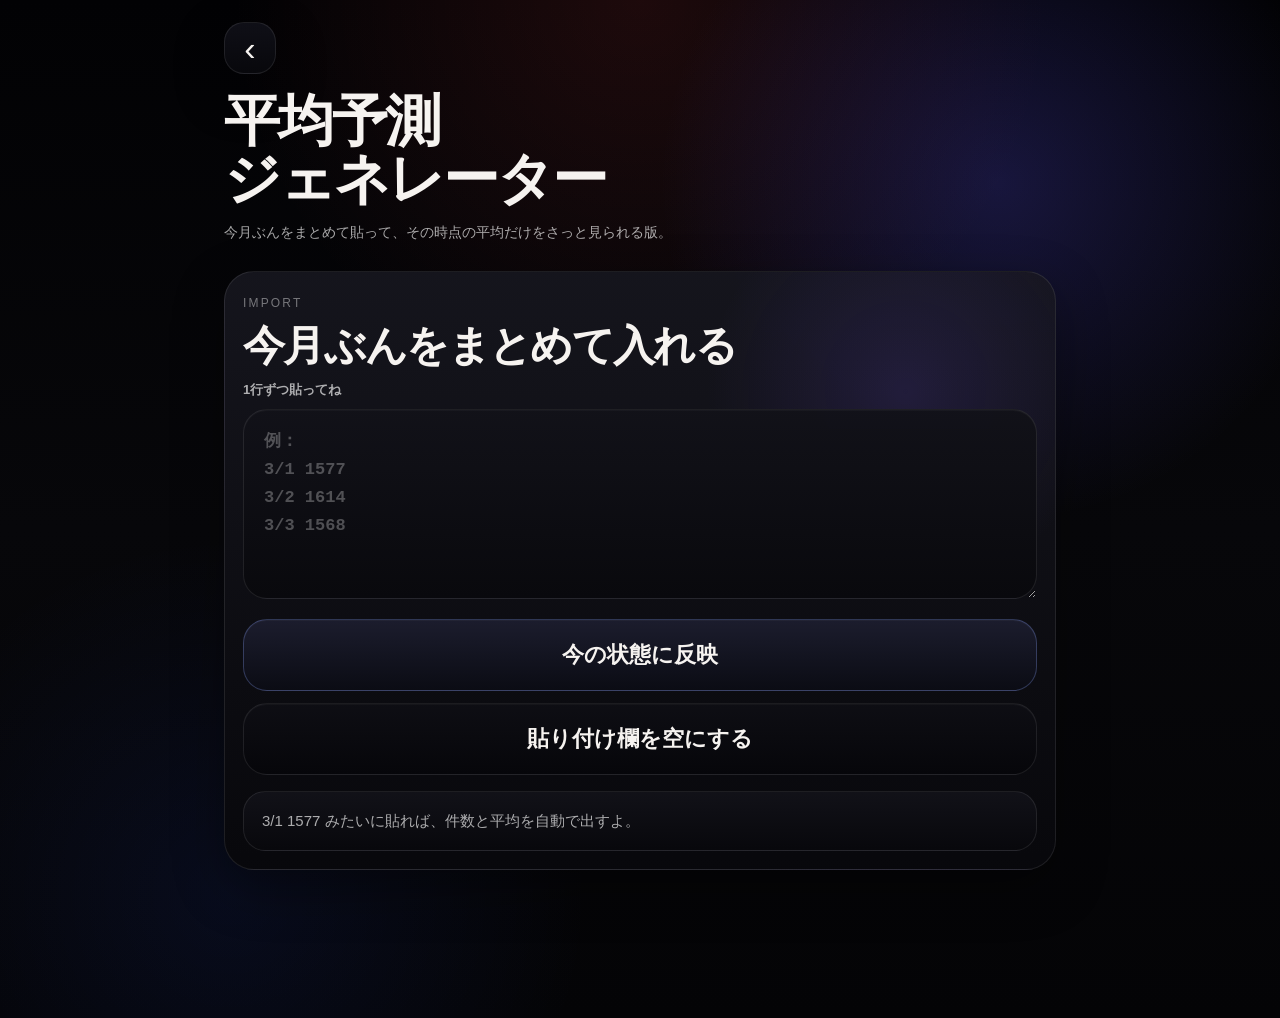
==== commit 2398636f: "Add files via upload" ====
--- a/average-predict-generator-daily.html
+++ b/average-predict-generator-daily.html
@@ -7,30 +7,20 @@
   <style>
     :root {
       --bg: #050507;
-      --bg-2: #0a0a10;
-      --card: rgba(16, 16, 22, 0.9);
-      --card-2: rgba(20, 20, 28, 0.92);
+      --text: #f6f3f0;
+      --muted: rgba(255, 255, 255, 0.66);
+      --muted-2: rgba(255, 255, 255, 0.42);
       --line: rgba(255, 255, 255, 0.09);
-      --line-soft: rgba(255, 255, 255, 0.05);
-      --text: #f6f3f0;
-      --muted: rgba(255, 255, 255, 0.62);
-      --muted-2: rgba(255, 255, 255, 0.42);
-      --accent: #8ea6ff;
-      --accent-2: #cf7cff;
-      --danger: #ff8ea6;
+      --card: rgba(14, 14, 20, 0.96);
       --good: #9ee6a8;
+      --danger: #ff98ae;
       --shadow: 0 18px 50px rgba(0, 0, 0, 0.35);
-      --radius-xl: 30px;
-      --radius-lg: 24px;
-      --radius-md: 18px;
       --safe-bottom: max(28px, env(safe-area-inset-bottom));
     }
 
     * { box-sizing: border-box; }
 
-    html {
-      background: var(--bg);
-    }
+    html { background: var(--bg); }
 
     body {
       margin: 0;
@@ -54,38 +44,50 @@
     .topbar {
       display: flex;
       align-items: center;
-      gap: 12px;
-      margin-bottom: 20px;
+      margin-bottom: 18px;
     }
 
     .back-chip {
+      display: grid;
+      place-items: center;
       width: 52px;
       height: 52px;
       border-radius: 20px;
       border: 1px solid var(--line);
+      color: var(--text);
+      text-decoration: none;
       background: linear-gradient(180deg, rgba(16, 16, 24, 0.95), rgba(8, 8, 12, 0.98));
-      display: grid;
-      place-items: center;
+      box-shadow: var(--shadow);
       font-size: 34px;
       line-height: 1;
-      color: var(--text);
-      box-shadow: var(--shadow);
-      user-select: none;
     }
 
     .page-title {
       margin: 0;
-      font-weight: 800;
-      font-size: clamp(30px, 6vw, 56px);
-      letter-spacing: -0.03em;
-      line-height: 1.05;
+      font-size: clamp(30px, 7vw, 56px);
+      line-height: 1.04;
+      font-weight: 850;
+      letter-spacing: -0.04em;
     }
 
     .page-sub {
-      margin: 8px 0 0;
-      font-size: 13px;
-      line-height: 1.6;
+      margin: 12px 0 0;
+      font-size: 14px;
+      line-height: 1.75;
       color: var(--muted);
+    }
+
+    .card {
+      position: relative;
+      margin-top: 26px;
+      padding: 24px 18px 18px;
+      border-radius: 30px;
+      border: 1px solid var(--line);
+      box-shadow: var(--shadow);
+      overflow: hidden;
+      background:
+        radial-gradient(circle at 82% 20%, rgba(124, 89, 255, 0.14), transparent 24%),
+        linear-gradient(180deg, rgba(22, 22, 30, 0.95), rgba(8, 8, 12, 0.97));
     }
 
     .section-label {
@@ -96,112 +98,82 @@
       text-transform: uppercase;
     }
 
-    .card {
-      position: relative;
-      background:
-        radial-gradient(circle at 82% 20%, rgba(124, 89, 255, 0.14), transparent 24%),
-        linear-gradient(180deg, rgba(22, 22, 30, 0.95), rgba(8, 8, 12, 0.97));
-      border: 1px solid var(--line);
-      border-radius: var(--radius-xl);
-      box-shadow: var(--shadow);
-      padding: 22px 18px;
-      margin-bottom: 18px;
-      overflow: hidden;
-    }
-
-    .card::before {
-      content: "";
-      position: absolute;
-      inset: 0;
-      border-radius: inherit;
-      pointer-events: none;
-      box-shadow: inset 0 1px 0 rgba(255, 255, 255, 0.05);
-    }
-
     .section-title {
-      margin: 0 0 16px;
-      font-size: clamp(24px, 5vw, 34px);
-      letter-spacing: -0.03em;
-      line-height: 1.15;
-      font-weight: 800;
-    }
-
-    .grid {
-      display: grid;
-      grid-template-columns: repeat(2, minmax(0, 1fr));
-      gap: 14px;
-    }
-
-    .field {
-      display: flex;
-      flex-direction: column;
-      gap: 8px;
-      min-width: 0;
-    }
-
-    .field label {
+      margin: 0 0 12px;
+      font-size: clamp(26px, 6vw, 42px);
+      line-height: 1.12;
+      font-weight: 850;
+      letter-spacing: -0.04em;
+    }
+
+    .field-label {
+      margin: 0 0 10px;
       font-size: 13px;
+      font-weight: 700;
       color: var(--muted);
-      font-weight: 700;
-      letter-spacing: 0.02em;
-    }
-
-    input,
-    select,
+    }
+
     textarea {
       width: 100%;
-      min-height: 76px;
+      min-height: 190px;
+      resize: vertical;
       border-radius: 24px;
       border: 1px solid var(--line);
       background: linear-gradient(180deg, rgba(18, 18, 25, 0.98), rgba(9, 9, 13, 1));
       color: var(--text);
-      font-size: clamp(18px, 4vw, 22px);
+      padding: 18px 20px;
+      font-size: 17px;
+      line-height: 1.65;
       font-weight: 700;
-      padding: 18px 20px;
       outline: none;
       box-shadow: inset 0 1px 0 rgba(255, 255, 255, 0.03);
     }
 
-    input::placeholder,
     textarea::placeholder {
       color: rgba(255, 255, 255, 0.28);
       font-weight: 600;
     }
 
-    input:focus,
-    select:focus,
     textarea:focus {
       border-color: rgba(142, 166, 255, 0.7);
-      box-shadow:
-        inset 0 1px 0 rgba(255, 255, 255, 0.03),
-        0 0 0 4px rgba(142, 166, 255, 0.16);
-    }
-
-
-    textarea {
-      min-height: 170px;
-      resize: vertical;
-      line-height: 1.6;
-      font-size: 17px;
-      font-weight: 700;
-    }
-
-    .two-actions {
-      display: flex;
-      gap: 10px;
-      flex-wrap: wrap;
-      margin-top: 14px;
+      box-shadow: inset 0 1px 0 rgba(255, 255, 255, 0.03), 0 0 0 4px rgba(142, 166, 255, 0.16);
+    }
+
+    .actions {
+      display: grid;
+      gap: 12px;
+      margin-top: 16px;
+    }
+
+    .btn {
+      appearance: none;
+      width: 100%;
+      min-height: 72px;
+      border-radius: 24px;
+      border: 1px solid var(--line);
+      background: linear-gradient(180deg, rgba(14, 14, 20, 0.98), rgba(6, 6, 10, 1));
+      color: var(--text);
+      font-size: clamp(18px, 4.7vw, 22px);
+      font-weight: 850;
+      cursor: pointer;
+      padding: 0 20px;
+      box-shadow: inset 0 1px 0 rgba(255, 255, 255, 0.03);
+    }
+
+    .btn-main {
+      background: linear-gradient(180deg, rgba(28, 29, 46, 0.98), rgba(11, 12, 20, 1));
+      border-color: rgba(142, 166, 255, 0.28);
     }
 
     .status-note {
-      margin-top: 14px;
-      border-radius: 18px;
-      padding: 14px 16px;
+      margin-top: 16px;
+      border-radius: 22px;
+      padding: 16px 18px;
       border: 1px solid var(--line);
       background: linear-gradient(180deg, rgba(18, 18, 25, 0.96), rgba(8, 8, 12, 0.98));
       color: var(--muted);
-      font-size: 14px;
-      line-height: 1.65;
+      font-size: 15px;
+      line-height: 1.7;
     }
 
     .status-note.good {
@@ -211,173 +183,7 @@
 
     .status-note.bad {
       color: var(--danger);
-      border-color: rgba(255, 142, 166, 0.24);
-    }
-
-    .inline-note,
-    .empty {
-      margin-top: 14px;
-      color: var(--muted);
-      font-size: 14px;
-      line-height: 1.65;
-    }
-
-    .row-head {
-      display: flex;
-      justify-content: space-between;
-      align-items: center;
-      gap: 12px;
-      flex-wrap: wrap;
-      margin-bottom: 14px;
-    }
-
-    .btn,
-    .delete-btn {
-      appearance: none;
-      border: 1px solid var(--line);
-      background: linear-gradient(180deg, rgba(14, 14, 20, 0.98), rgba(6, 6, 10, 1));
-      color: var(--text);
-      border-radius: 22px;
-      min-height: 62px;
-      padding: 0 22px;
-      font-size: 17px;
-      font-weight: 800;
-      cursor: pointer;
-      box-shadow: inset 0 1px 0 rgba(255, 255, 255, 0.03);
-    }
-
-    .btn-main {
-      background: linear-gradient(180deg, rgba(28, 29, 46, 0.98), rgba(11, 12, 20, 1));
-      border-color: rgba(142, 166, 255, 0.28);
-    }
-
-    .btn-sub {
-      border-color: rgba(207, 124, 255, 0.24);
-    }
-
-    .btn-ghost {
-      color: rgba(255, 255, 255, 0.84);
-    }
-
-    .scenario-list {
-      display: grid;
-      gap: 12px;
-    }
-
-    .scenario-item {
-      padding: 14px;
-      border-radius: 26px;
-      border: 1px solid var(--line-soft);
-      background: linear-gradient(180deg, rgba(18, 18, 25, 0.96), rgba(8, 8, 12, 0.98));
-    }
-
-    .scenario-grid {
-      display: grid;
-      grid-template-columns: minmax(0, 1fr) minmax(0, 1fr) 76px;
-      gap: 12px;
-      align-items: end;
-    }
-
-    .delete-btn {
-      padding: 0;
-      width: 76px;
-      color: var(--danger);
-      font-size: 26px;
-      border-radius: 24px;
-    }
-
-    .stats {
-      display: grid;
-      grid-template-columns: repeat(2, minmax(0, 1fr));
-      gap: 12px;
-    }
-
-    .stat {
-      padding: 18px;
-      border-radius: 26px;
-      border: 1px solid var(--line-soft);
-      background: linear-gradient(180deg, rgba(18, 18, 25, 0.96), rgba(8, 8, 12, 0.98));
-      min-width: 0;
-    }
-
-    .stat .label {
-      color: var(--muted);
-      font-size: 13px;
-      line-height: 1.5;
-      margin-bottom: 10px;
-      letter-spacing: 0.02em;
-    }
-
-    .stat .value {
-      font-size: clamp(28px, 6vw, 42px);
-      line-height: 1.08;
-      font-weight: 850;
-      letter-spacing: -0.03em;
-      word-break: break-word;
-    }
-
-    .hint {
-      margin-top: 14px;
-      padding: 16px 18px;
-      border-radius: 22px;
-      border: 1px solid rgba(255, 255, 255, 0.08);
-      background: linear-gradient(180deg, rgba(18, 18, 25, 0.94), rgba(8, 8, 12, 0.98));
-      font-size: 15px;
-      line-height: 1.7;
-      color: rgba(255, 255, 255, 0.9);
-    }
-
-    .hint.good {
-      border-color: rgba(158, 230, 168, 0.18);
-      color: var(--good);
-    }
-
-    .table-wrap {
-      overflow-x: auto;
-      border-radius: 24px;
-      border: 1px solid var(--line-soft);
-      background: linear-gradient(180deg, rgba(18, 18, 25, 0.96), rgba(8, 8, 12, 0.98));
-    }
-
-    table {
-      width: 100%;
-      border-collapse: collapse;
-      min-width: 540px;
-    }
-
-    th,
-    td {
-      padding: 14px 16px;
-      border-bottom: 1px solid rgba(255, 255, 255, 0.06);
-      text-align: left;
-      font-size: 14px;
-      line-height: 1.5;
-    }
-
-    th {
-      color: var(--muted);
-      font-size: 12px;
-      letter-spacing: 0.12em;
-      text-transform: uppercase;
-      font-weight: 800;
-      background: rgba(255, 255, 255, 0.02);
-    }
-
-    tr:last-child td {
-      border-bottom: none;
-    }
-
-    .mono {
-      font-variant-numeric: tabular-nums;
-      font-feature-settings: "tnum";
-    }
-
-    .footer-note {
-      margin-top: -2px;
-      color: var(--muted-2);
-      font-size: 12px;
-      line-height: 1.6;
-      text-align: center;
+      border-color: rgba(255, 152, 174, 0.24);
     }
 
     @media (max-width: 700px) {
@@ -386,209 +192,60 @@
         padding-right: 12px;
       }
 
-      .grid,
-      .stats,
-      .scenario-grid {
-        grid-template-columns: 1fr;
-      }
-
-      .delete-btn,
-      .btn {
-        width: 100%;
-      }
-
-      .topbar {
-        margin-bottom: 14px;
-      }
-
       .card {
-        padding: 18px 16px;
+        padding: 20px 16px 16px;
         border-radius: 28px;
       }
 
-      .section-title {
-        font-size: 22px;
-      }
-
-      input,
-      select,
       textarea {
-        min-height: 70px;
-        border-radius: 22px;
-      }
-
-      .scenario-item,
-      .stat,
-      .hint,
-      .table-wrap {
-        border-radius: 22px;
+        min-height: 168px;
       }
     }
   </style>
 </head>
 <body>
   <div class="wrap">
-    <div class="topbar" aria-hidden="true">
-      <div class="back-chip">‹</div>
+    <div class="topbar">
+      <a class="back-chip" href="health.html" aria-label="Healthへ戻る">‹</a>
     </div>
 
-    <header style="margin-bottom: 22px;">
+    <header>
       <h1 class="page-title">平均予測<br>ジェネレーター</h1>
-      <p class="page-sub">日ごとに予定カロリーを追加して、その時点の平均を見られる版。</p>
+      <p class="page-sub">今月ぶんをまとめて貼って、その時点の平均だけをさっと見られる版。</p>
     </header>
-
-    <section class="card">
-      <p class="section-label">Current</p>
-      <h2 class="section-title">今の状態を入れる</h2>
-      <div class="grid">
-        <div class="field">
-          <label for="month">月</label>
-          <select id="month"></select>
-        </div>
-        <div class="field">
-          <label for="daysElapsed">ここまで何日分ある？</label>
-          <input id="daysElapsed" type="number" min="1" max="31" inputmode="numeric" placeholder="例：23" />
-        </div>
-        <div class="field">
-          <label for="currentAverage">その時点の平均カロリー</label>
-          <input id="currentAverage" type="number" min="0" step="1" inputmode="decimal" placeholder="例：1850" />
-        </div>
-        <div class="field">
-          <label for="targetAverage">目標平均（任意）</label>
-          <input id="targetAverage" type="number" min="0" step="1" inputmode="decimal" placeholder="例：1800" />
-        </div>
-      </div>
-      <div class="inline-note">ここまでの合計カロリーは自動で計算するよ。</div>
-    </section>
 
     <section class="card">
       <p class="section-label">Import</p>
       <h2 class="section-title">今月ぶんをまとめて入れる</h2>
-      <div class="field">
-        <label for="bulkInput">1行ずつ貼ってね</label>
-        <textarea id="bulkInput" placeholder="例：
+      <p class="field-label">1行ずつ貼ってね</p>
+      <textarea id="bulkInput" placeholder="例：
 3/1 1577
 3/2 1614
 3/3 1568"></textarea>
+
+      <div class="actions">
+        <button class="btn btn-main" id="importBaseBtn" type="button">今の状態に反映</button>
+        <button class="btn" id="clearBulkBtn" type="button">貼り付け欄を空にする</button>
       </div>
-      <div class="two-actions">
-        <button class="btn btn-main" id="importBaseBtn" type="button">今の状態に反映</button>
-        <button class="btn btn-ghost" id="clearBulkBtn" type="button">貼り付け欄を空にする</button>
-      </div>
-      <div id="bulkStatus" class="status-note">3/1 1577 みたいに貼れば、件数と平均を自動で入れるよ。</div>
+
+      <div id="bulkStatus" class="status-note">3/1 1577 みたいに貼れば、件数と平均を自動で出すよ。</div>
     </section>
-
-    <section class="card">
-      <p class="section-label">Input</p>
-      <div class="row-head">
-        <h2 class="section-title" style="margin:0;">追加したい日を入れる</h2>
-        <button class="btn btn-main" id="addRowBtn" type="button">＋ 日を追加</button>
-      </div>
-      <div id="scenarioList" class="scenario-list"></div>
-      <div class="inline-note">例：24日 1500、25日 1600、26日 2600…みたいに追加していけるよ。</div>
-    </section>
-
-    <section class="card">
-      <p class="section-label">Summary</p>
-      <h2 class="section-title">結果</h2>
-      <div class="stats">
-        <div class="stat">
-          <div class="label">ここまでの合計カロリー</div>
-          <div class="value mono" id="baseTotal">-</div>
-        </div>
-        <div class="stat">
-          <div class="label">追加ぶん合計カロリー</div>
-          <div class="value mono" id="addedTotal">-</div>
-        </div>
-        <div class="stat">
-          <div class="label">最後に入力した日までの平均</div>
-          <div class="value mono" id="finalAverage">-</div>
-        </div>
-        <div class="stat">
-          <div class="label">最後に入力した日</div>
-          <div class="value mono" id="finalDay">-</div>
-        </div>
-      </div>
-      <div class="hint" id="paceHint">今の状態を入れると、ここにメッセージが出るよ。</div>
-    </section>
-
-    <section class="card">
-      <p class="section-label">History</p>
-      <h2 class="section-title">日ごとの変化</h2>
-      <div id="tableWrap"></div>
-    </section>
-
-    <section class="card">
-      <p class="section-label">Actions</p>
-      <div class="row-head">
-        <h2 class="section-title" style="margin:0;">操作</h2>
-        <div style="display:flex; gap:10px; flex-wrap:wrap; width:100%; max-width: 390px;">
-          <button class="btn btn-sub" id="exampleBtn" type="button">例を入れる</button>
-          <button class="btn btn-ghost" id="resetBtn" type="button">リセット</button>
-        </div>
-      </div>
-      <div class="inline-note">入力内容はこの端末に保存されるよ。</div>
-    </section>
-
-    <div class="footer-note">GitHubに上げるときは、このまま <span class="mono">average-predict-generator.html</span> でOK。</div>
   </div>
 
   <script>
-    const STORAGE_KEY = 'daily-average-generator-v3';
-
-    const monthEl = document.getElementById('month');
-    const daysElapsedEl = document.getElementById('daysElapsed');
-    const currentAverageEl = document.getElementById('currentAverage');
-    const targetAverageEl = document.getElementById('targetAverage');
-    const scenarioListEl = document.getElementById('scenarioList');
+    const STORAGE_KEY = 'daily-average-generator-simple-v1';
+
     const bulkInputEl = document.getElementById('bulkInput');
-
-    const baseTotalEl = document.getElementById('baseTotal');
-    const addedTotalEl = document.getElementById('addedTotal');
-    const finalAverageEl = document.getElementById('finalAverage');
-    const finalDayEl = document.getElementById('finalDay');
-    const paceHintEl = document.getElementById('paceHint');
-    const tableWrapEl = document.getElementById('tableWrap');
-
-    const addRowBtn = document.getElementById('addRowBtn');
-    const resetBtn = document.getElementById('resetBtn');
-    const exampleBtn = document.getElementById('exampleBtn');
     const importBaseBtn = document.getElementById('importBaseBtn');
     const clearBulkBtn = document.getElementById('clearBulkBtn');
     const bulkStatusEl = document.getElementById('bulkStatus');
 
-    function createMonthOptions() {
-      for (let i = 1; i <= 12; i++) {
-        const option = document.createElement('option');
-        option.value = String(i);
-        option.textContent = `${i}月`;
-        monthEl.appendChild(option);
-      }
-      monthEl.value = String(new Date().getMonth() + 1);
-    }
-
-    function getMonthDays(month) {
-      return new Date(2026, Number(month), 0).getDate();
-    }
-
-    function getState() {
-      const rows = [...scenarioListEl.querySelectorAll('.scenario-item')].map(item => ({
-        day: item.querySelector('.day-input').value,
-        calories: item.querySelector('.cal-input').value,
+    function saveState() {
+      localStorage.setItem(STORAGE_KEY, JSON.stringify({
+        bulkInput: bulkInputEl.value,
+        statusClass: bulkStatusEl.className,
+        statusText: bulkStatusEl.textContent,
       }));
-
-      return {
-        month: monthEl.value,
-        daysElapsed: daysElapsedEl.value,
-        currentAverage: currentAverageEl.value,
-        targetAverage: targetAverageEl.value,
-        bulkInput: bulkInputEl.value,
-        rows,
-      };
-    }
-
-    function saveState() {
-      localStorage.setItem(STORAGE_KEY, JSON.stringify(getState()));
     }
 
     function loadState() {
@@ -596,58 +253,12 @@
       if (!raw) return;
       try {
         const state = JSON.parse(raw);
-        if (state.month) monthEl.value = state.month;
-        if (state.daysElapsed) daysElapsedEl.value = state.daysElapsed;
-        if (state.currentAverage) currentAverageEl.value = state.currentAverage;
-        if (state.targetAverage) targetAverageEl.value = state.targetAverage;
-        if (state.bulkInput) bulkInputEl.value = state.bulkInput;
-        scenarioListEl.innerHTML = '';
-        if (Array.isArray(state.rows) && state.rows.length) {
-          state.rows.forEach(row => addRow(row.day, row.calories));
-        }
-      } catch (e) {
-        console.error(e);
-      }
-    }
-
-    function addRow(day = '', calories = '') {
-      const item = document.createElement('div');
-      item.className = 'scenario-item';
-      item.innerHTML = `
-        <div class="scenario-grid">
-          <div class="field">
-            <label>日付</label>
-            <input class="day-input" type="number" min="1" max="31" inputmode="numeric" placeholder="例：24" value="${day}" />
-          </div>
-          <div class="field">
-            <label>カロリー</label>
-            <input class="cal-input" type="number" min="0" step="1" inputmode="decimal" placeholder="例：1500" value="${calories}" />
-          </div>
-          <button class="delete-btn" type="button" aria-label="削除">×</button>
-        </div>
-      `;
-
-      item.querySelectorAll('input').forEach(input => {
-        input.addEventListener('input', () => {
-          saveState();
-          render();
-        });
-      });
-
-      item.querySelector('.delete-btn').addEventListener('click', () => {
-        item.remove();
-        saveState();
-        render();
-      });
-
-      scenarioListEl.appendChild(item);
-    }
-
-    function formatNumber(value, digits = 0) {
-      return Number(value).toLocaleString('ja-JP', {
-        minimumFractionDigits: digits,
-        maximumFractionDigits: digits,
-      });
+        if (typeof state.bulkInput === 'string') bulkInputEl.value = state.bulkInput;
+        if (typeof state.statusClass === 'string') bulkStatusEl.className = state.statusClass;
+        if (typeof state.statusText === 'string') bulkStatusEl.textContent = state.statusText;
+      } catch (error) {
+        console.error(error);
+      }
     }
 
     function parseBulkText(text) {
@@ -662,9 +273,11 @@
           errors.push(`${index + 1}行目`);
           return;
         }
+
         const [, month, day, calories] = match;
         if (month) months.push(Number(month));
         rows.push({
+          month: month ? Number(month) : null,
           day: Number(day),
           calories: Number(calories),
         });
@@ -673,231 +286,70 @@
       return { rows, errors, months };
     }
 
-    function importBulkAsBase() {
+    function importBulk() {
       const raw = bulkInputEl.value.trim();
       if (!raw) {
         bulkStatusEl.className = 'status-note bad';
         bulkStatusEl.textContent = 'まずはカロリー記録を貼ってね。';
+        saveState();
         return;
       }
 
       const { rows, errors, months } = parseBulkText(raw);
+
       if (errors.length) {
         bulkStatusEl.className = 'status-note bad';
         bulkStatusEl.textContent = `${errors.join('、')} の書き方が読めなかったよ。例：3/1 1577`;
+        saveState();
         return;
       }
+
       if (!rows.length) {
         bulkStatusEl.className = 'status-note bad';
         bulkStatusEl.textContent = '読み込めるデータが見つからなかったよ。';
+        saveState();
         return;
       }
 
       rows.sort((a, b) => a.day - b.day);
-      const daySet = new Set();
+
+      const seenDays = new Set();
       for (const row of rows) {
-        if (daySet.has(row.day)) {
+        if (seenDays.has(row.day)) {
           bulkStatusEl.className = 'status-note bad';
           bulkStatusEl.textContent = `${row.day}日が重複してるよ。`;
+          saveState();
           return;
         }
-        daySet.add(row.day);
+        seenDays.add(row.day);
       }
 
       const uniqueMonths = [...new Set(months)].filter(Boolean);
-      if (uniqueMonths.length === 1) {
-        monthEl.value = String(uniqueMonths[0]);
-      }
-
+      const monthLabel = uniqueMonths.length === 1 ? `${uniqueMonths[0]}` : 'この';
       const maxDay = rows[rows.length - 1].day;
       const isContiguous = rows.every((row, index) => row.day === index + 1);
-      const daysElapsed = isContiguous ? maxDay : rows.length;
+      const divisor = isContiguous ? maxDay : rows.length;
       const total = rows.reduce((sum, row) => sum + row.calories, 0);
-      const average = total / daysElapsed;
-
-      daysElapsedEl.value = String(daysElapsed);
-      currentAverageEl.value = (Math.round(average * 10) / 10).toFixed(1);
-      scenarioListEl.innerHTML = '';
-      addRow();
+      const average = total / divisor;
 
       bulkStatusEl.className = 'status-note good';
-      bulkStatusEl.textContent = `${rows.length}件読み込んだよ。${monthEl.value}/${maxDay} 時点の平均は ${(Math.round(average * 10) / 10).toFixed(1)}kcal。`;
+      bulkStatusEl.textContent = `${rows.length}件読み込んだよ。${monthLabel}/${maxDay} 時点の平均は ${average.toFixed(1)}kcal。`;
       if (!isContiguous) {
         bulkStatusEl.textContent += ' 日付が飛んでいたから、件数ベースで平均を出してるよ。';
       }
-
       saveState();
-      render();
-    }
-
-    function render() {
-      const month = Number(monthEl.value || 0);
-      const daysElapsed = Number(daysElapsedEl.value || 0);
-      const currentAverage = Number(currentAverageEl.value || 0);
-      const targetAverage = Number(targetAverageEl.value || 0);
-      const monthDays = getMonthDays(month || 1);
-
-      const baseTotal = daysElapsed > 0 ? currentAverage * daysElapsed : 0;
-      const rows = [...scenarioListEl.querySelectorAll('.scenario-item')].map(item => ({
-        day: Number(item.querySelector('.day-input').value || 0),
-        calories: Number(item.querySelector('.cal-input').value || 0),
-      })).filter(row => row.day > 0 && row.calories >= 0)
-        .sort((a, b) => a.day - b.day);
-
-      const duplicateDays = new Set();
-      const seenDays = new Set();
-      rows.forEach(row => {
-        if (seenDays.has(row.day)) duplicateDays.add(row.day);
-        seenDays.add(row.day);
-      });
-
-      const invalidBefore = rows.some(row => row.day <= daysElapsed);
-      const invalidAfter = rows.some(row => row.day > monthDays);
-
-      let runningTotal = baseTotal;
-      let addedTotal = 0;
-      const tableRows = [];
-
-      rows.forEach(row => {
-        runningTotal += row.calories;
-        addedTotal += row.calories;
-        const average = runningTotal / row.day;
-        tableRows.push({
-          day: row.day,
-          calories: row.calories,
-          total: runningTotal,
-          average,
-        });
-      });
-
-      baseTotalEl.textContent = baseTotal > 0 ? `${formatNumber(baseTotal)}kcal` : '-';
-      addedTotalEl.textContent = rows.length ? `${formatNumber(addedTotal)}kcal` : '-';
-
-      const lastRow = tableRows[tableRows.length - 1];
-      finalAverageEl.textContent = lastRow ? `${formatNumber(lastRow.average, 1)}kcal` : '-';
-      finalDayEl.textContent = lastRow ? `${month}/${lastRow.day}` : '-';
-
-      let hint = '';
-      let hintClass = 'hint';
-
-      if (!daysElapsed || !currentAverage) {
-        hint = 'まず「ここまで何日分あるか」と「その時点の平均カロリー」を入れてね。';
-      } else if (duplicateDays.size) {
-        hint = `同じ日付が重複してるよ：${[...duplicateDays].join('日, ')}日`;
-      } else if (invalidBefore) {
-        hint = `追加する日付は ${daysElapsed + 1}日以降にしてね。`;
-      } else if (invalidAfter) {
-        hint = `${month}月は ${monthDays}日までだよ。`;
-      } else if (!rows.length) {
-        hint = `いまの合計は ${formatNumber(baseTotal)}kcal。追加したい日を入れると、その日までの平均が出るよ。`;
-        hintClass = 'hint good';
-      } else {
-        hintClass = 'hint good';
-        hint = `${month}/${lastRow.day} 時点の平均は ${formatNumber(lastRow.average, 1)}kcal だよ。`;
-        if (targetAverage > 0) {
-          const diff = lastRow.average - targetAverage;
-          if (diff > 0) {
-            hint += ` 目標より ${formatNumber(diff, 1)}kcal 高め。`;
-          } else if (diff < 0) {
-            hint += ` 目標より ${formatNumber(Math.abs(diff), 1)}kcal 低め。`;
-          } else {
-            hint += ' 目標ぴったり！';
-          }
-        }
-      }
-
-      paceHintEl.className = hintClass;
-      paceHintEl.textContent = hint;
-
-      if (!tableRows.length) {
-        tableWrapEl.innerHTML = '<div class="empty">まだ日別入力がないよ。上の「＋ 日を追加」から入れてみてね。</div>';
-      } else {
-        const rowsHtml = tableRows.map(row => `
-          <tr>
-            <td>${month}/${row.day}</td>
-            <td class="mono">${formatNumber(row.calories)}kcal</td>
-            <td class="mono">${formatNumber(row.total)}kcal</td>
-            <td class="mono">${formatNumber(row.average, 1)}kcal</td>
-          </tr>
-        `).join('');
-
-        tableWrapEl.innerHTML = `
-          <div class="table-wrap">
-            <table>
-              <thead>
-                <tr>
-                  <th>日付</th>
-                  <th>その日の摂取</th>
-                  <th>ここまでの合計</th>
-                  <th>その時点の平均</th>
-                </tr>
-              </thead>
-              <tbody>${rowsHtml}</tbody>
-            </table>
-          </div>
-        `;
-      }
-    }
-
-    function resetAll() {
-      monthEl.value = String(new Date().getMonth() + 1);
-      daysElapsedEl.value = '';
-      currentAverageEl.value = '';
-      targetAverageEl.value = '';
-      scenarioListEl.innerHTML = '';
-      bulkInputEl.value = '';
-      bulkStatusEl.className = 'status-note';
-      bulkStatusEl.textContent = '3/1 1577 みたいに貼れば、件数と平均を自動で入れるよ。';
-      localStorage.removeItem(STORAGE_KEY);
-      render();
-    }
-
-    function fillExample() {
-      monthEl.value = '3';
-      daysElapsedEl.value = '23';
-      currentAverageEl.value = '1850';
-      targetAverageEl.value = '1800';
-      scenarioListEl.innerHTML = '';
-      addRow('24', '1500');
-      addRow('25', '1600');
-      addRow('26', '2600');
-      addRow('27', '2700');
-      saveState();
-      render();
-    }
-
-    [monthEl, daysElapsedEl, currentAverageEl, targetAverageEl].forEach(el => {
-      el.addEventListener('input', () => {
-        saveState();
-        render();
-      });
-      el.addEventListener('change', () => {
-        saveState();
-        render();
-      });
-    });
-
-    addRowBtn.addEventListener('click', () => {
-      addRow();
-      saveState();
-      render();
-    });
-
-    resetBtn.addEventListener('click', resetAll);
-    exampleBtn.addEventListener('click', fillExample);
-    importBaseBtn.addEventListener('click', importBulkAsBase);
+    }
+
+    importBaseBtn.addEventListener('click', importBulk);
     clearBulkBtn.addEventListener('click', () => {
       bulkInputEl.value = '';
       bulkStatusEl.className = 'status-note';
-      bulkStatusEl.textContent = '3/1 1577 みたいに貼れば、件数と平均を自動で入れるよ。';
+      bulkStatusEl.textContent = '3/1 1577 みたいに貼れば、件数と平均を自動で出すよ。';
       saveState();
     });
     bulkInputEl.addEventListener('input', saveState);
 
-    createMonthOptions();
     loadState();
-    if (!scenarioListEl.children.length) addRow();
-    render();
   </script>
 </body>
 </html>
